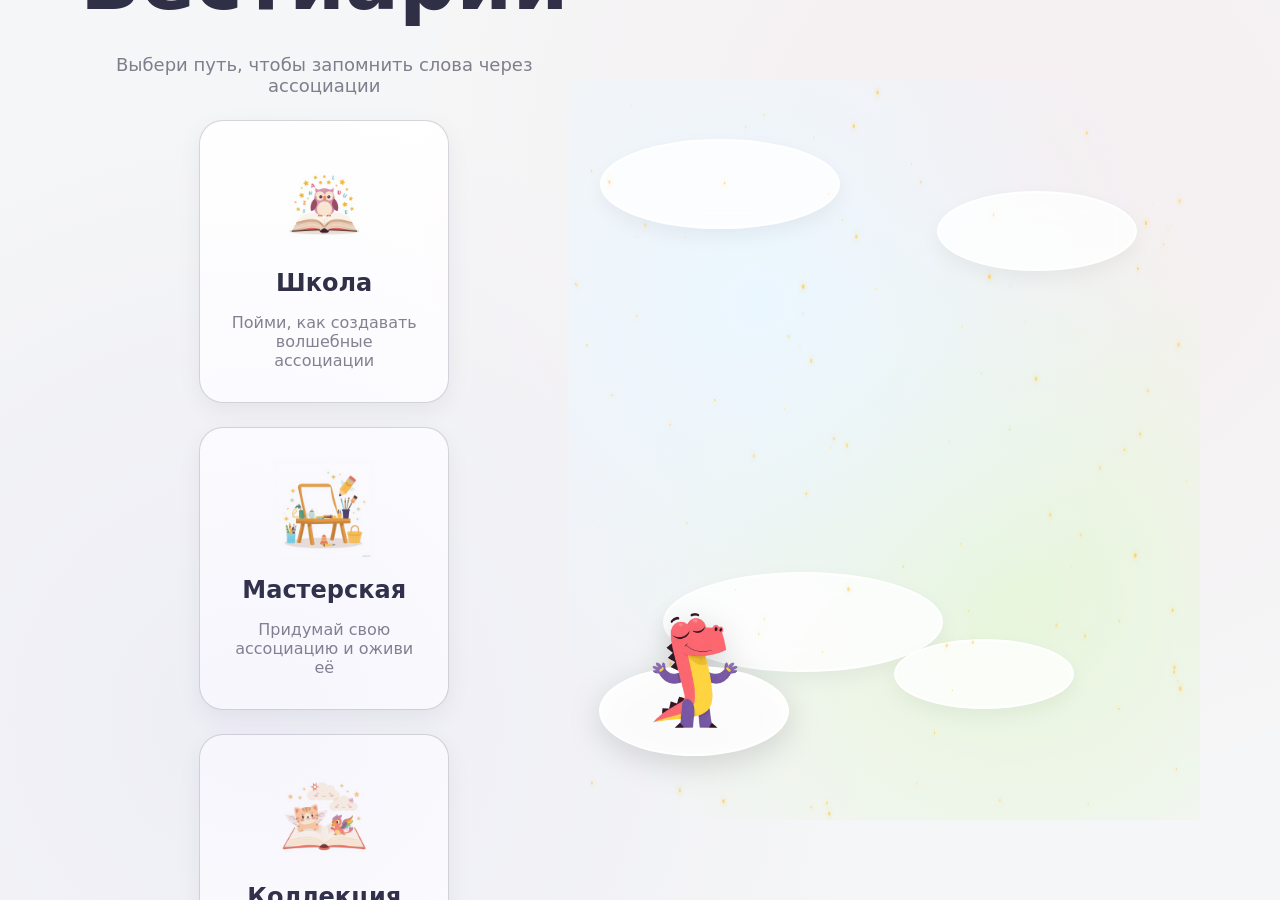
==== index.html @ a51366fd "first commit" ====
<!DOCTYPE html>
<html lang="ru">
<head>
    <meta charset="UTF-8">
    <meta name="viewport" content="width=device-width, initial-scale=1.0, viewport-fit=cover">
    <title>Живой Бестиарий — запоминай и твори</title>
    <link rel="stylesheet" href="css/style.css">
    <link href="https://fonts.googleapis.com/css2?family=Factor+A:wght@400;700&display=swap" rel="stylesheet">
</head>
<body>
<div id="app" class="app-container">

    <!-- Экран Главного меню -->
    <div id="screen-menu" class="screen active">
        <div class="menu-container">
            <h1 class="menu-title">Живой Бестиарий</h1>
            <p class="menu-subtitle">Выбери путь, чтобы запомнить слова через ассоциации</p>
            <div class="menu-cards">
                <button id="btn-go-school" class="menu-card">
                    <img src="./assets/school.jpg" data-asset="iconSchool" alt="Школа" class="menu-card-icon">
                    <span class="menu-card-title">Школа</span>
                    <p class="menu-card-desc">Пойми, как создавать волшебные ассоциации</p>
                </button>
                <button id="btn-go-workshop" class="menu-card">
                    <img src="./assets/master.jpg" data-asset="iconWorkshop" alt="Мастерская" class="menu-card-icon">
                    <span class="menu-card-title">Мастерская</span>
                    <p class="menu-card-desc">Придумай свою ассоциацию и оживи её</p>
                </button>
                <button id="btn-go-collection" class="menu-card">
                    <img src="./assets/collection.jpg" data-asset="iconCollection" alt="Коллекция" class="menu-card-icon">
                    <span class="menu-card-title">Коллекция</span>
                    <p class="menu-card-desc">Посмотри на своих существ</p>
                </button>
            </div>
            <button id="btn-go-parent" class="btn btn-text">Я родитель</button>
        </div>
        <div class="bg-particles" aria-hidden="true"></div>
    </div>

    <!-- Экран Школы (обучение) -->
    <div id="screen-school" class="screen">
        <div class="intro-container">
            <h2 class="intro-heading">Как запоминать слова?</h2>
            <p class="intro-instruction">Посмотри примеры — и попробуй сам!</p>
            <div id="intro-cards" class="intro-cards" role="region" aria-label="Примеры ассоциаций" aria-live="polite"></div>
            <div class="intro-navigation">
                <button id="btn-intro-prev" class="btn btn-secondary" aria-label="Предыдущий пример" disabled>← Назад</button>
                <span id="intro-counter" class="intro-counter">1 / 5</span>
                <button id="btn-intro-next" class="btn btn-primary" aria-label="Следующий пример">Дальше →</button>
            </div>
            <button id="btn-intro-finish" class="btn btn-primary btn-large hidden" aria-label="Завершить обучение">Понятно, хочу попробовать!</button>
            <button id="btn-back-to-menu-from-school" class="btn btn-secondary btn-back-menu">← В меню</button>
        </div>
    </div>

    <!-- Экран Мастерской -->
    <div id="screen-workshop" class="screen">
        <div class="workshop-container">
            <h2 class="workshop-title">Мастерская</h2>
            <p class="workshop-instruction">Заполни поля, нарисуй ассоциацию на бумаге, сфотографируй и загрузи.</p>
            <div class="workshop-form">
                <label class="label" for="input-word">Английское слово</label>
                <input type="text" id="input-word" class="input" placeholder="например, butterfly" required>
                <label class="label" for="input-translation">Перевод</label>
                <input type="text" id="input-translation" class="input" placeholder="бабочка" required>
                <label class="label" for="input-description">Что ты нарисовал(а)? (описание ассоциации)</label>
                <textarea id="input-description" class="input textarea" placeholder="Бабочка с крыльями из масла, сидит на бутерброде" rows="3"></textarea>
                <div class="workshop-upload-area">
                    <input type="file" id="input-upload" accept="image/*" class="hidden" aria-label="Выбрать рисунок">
                    <button id="btn-upload" class="btn btn-primary btn-large btn-icon">
                        <img src="" data-asset="iconUpload" alt="" class="btn-icon-img"> Загрузить рисунок
                    </button>
                    <div id="upload-loader" class="upload-loader hidden" aria-live="assertive">
                        <span class="dot"></span><span class="dot"></span><span class="dot"></span> сохраняем...
                    </div>
                    <p class="workshop-hint">Можно сперва посмотреть примеры в <button id="btn-go-school-from-workshop" class="btn btn-text btn-inline">Школе</button></p>
                </div>
                <button id="btn-save-beast" class="btn btn-primary btn-large" disabled>Сохранить существо</button>
            </div>
            <button id="btn-back-to-menu-from-workshop" class="btn btn-secondary btn-back-menu">← В меню</button>
        </div>
    </div>

    <!-- Экран Коллекции -->
    <div id="screen-collection" class="screen">
        <div class="bestiary-container">
            <div class="bestiary-header">
                <h2 class="bestiary-title">Коллекция</h2>
                <button id="btn-back-to-menu-from-collection" class="btn btn-secondary">← В меню</button>
            </div>
            <div id="bestiary-grid" class="bestiary-grid" role="list" aria-label="Список созданных существ"></div>
            <div id="bestiary-empty" class="bestiary-empty hidden">
                <img src="" data-asset="placeholderBeast" alt="Пустая коллекция" class="placeholder-img">
                <p>Здесь пока пусто. Создай своё первое существо в Мастерской!</p>
            </div>
        </div>
    </div>

    <!-- Экран Родителя -->
    <div id="screen-parent" class="screen">
        <div class="parent-container">
            <h2 class="parent-title">Личный кабинет родителя</h2>
            <p class="parent-instruction">Введите ID ребёнка, чтобы увидеть его существ.</p>
            <div class="parent-search">
                <input type="text" id="input-child-id" class="input" placeholder="Например, 7a3f2d" maxlength="6" aria-label="Введите ID ребёнка">
                <button id="btn-parent-search" class="btn btn-primary" aria-label="Посмотреть существ">Посмотреть</button>
            </div>
            <div id="parent-gallery" class="parent-gallery" role="list" aria-label="Галерея рисунков ребёнка"></div>
            <div id="parent-not-found" class="parent-not-found hidden">
                <img src="" data-asset="mascotSmall" alt="Динозаврик задумался" class="not-found-img">
                <p>Ребёнок с таким ID пока не создал ни одного существа.</p>
            </div>
            <button id="btn-back-to-menu-from-parent" class="btn btn-secondary btn-back-menu">← В меню</button>
        </div>
    </div>

    <!-- Модальное окно -->
    <div id="modal-overlay" class="modal-overlay hidden" aria-hidden="true">
        <div class="modal-card" role="dialog" aria-modal="true" aria-labelledby="modal-word">
            <img id="modal-image" class="modal-image" src="" alt="Рисунок ассоциации">
            <h3 id="modal-word" class="modal-word"></h3>
            <p id="modal-date" class="modal-date"></p>
            <button id="modal-close" class="btn btn-primary" aria-label="Закрыть">Закрыть</button>
        </div>
    </div>
</div>

<script src="js/config.js"></script>
<script src="js/storage.js"></script>
<script src="js/animations.js"></script>
<script src="js/menu-magic.js"></script>
<script src="js/app.js"></script>
<script src="js/child.js"></script>
<script src="js/parent.js"></script>
<script src="js/school-rules.js"></script>
</body>
</html>
---- css/style.css ----
/* ============================================================
   Живой Бестиарий — Главная таблица стилей
   Дизайн-кит: Учи.ру x VK, модульная сетка, полный адаптив
   ============================================================ */

/* ---------- Подключение шрифта (если Factor A недоступен, заменяется на системный) ---------- */
@font-face {
    font-family: 'Factor A';
    src: local('Factor A'), url('../assets/fonts/FactorA-Regular.woff2') format('woff2');
    font-weight: 400;
    font-style: normal;
    font-display: swap;
}
@font-face {
    font-family: 'Factor A';
    src: local('Factor A Bold'), url('../assets/fonts/FactorA-Bold.woff2') format('woff2');
    font-weight: 700;
    font-style: normal;
    font-display: swap;
}

/* ---------- Глобальные переменные ---------- */
:root {
    /* Цвета */
    --primary: #765FDE;
    --primary-hover: #634AD6;
    --primary-active: #5137C7;
    --secondary: #EAE6FF;
    --secondary-hover: rgba(221,215,255,0.9);
    --secondary-active: #CEC6FF;
    --brand: #FF6170; /* только в иллюстрациях */

    --bg-base: #F5F6F7;
    --white: #FFFFFF;
    --text-main: #2F2F45;
    --text-secondary: rgba(47,47,69,0.6);
    --text-inactive: rgba(47,47,69,0.4);
    --border-light: rgba(47,47,69,0.2);
    --inactive-bg: rgba(47,47,69,0.1);

    /* Системные */
    --success: #87D34C;
    --error: #EA3117;

    /* Типографика */
    --font-family: 'Factor A', 'Inter', system-ui, -apple-system, sans-serif;
    --font-weight-normal: 400;
    --font-weight-bold: 700;

    --h1-size: 80px; --h1-height: 96px;
    --h2-size: 32px; --h2-height: 38px;
    --h3-size: 24px; --h3-height: 30px;
    --h4-size: 20px; --h4-height: 24px;
    --body-large: 18px; --body-large-height: 24px;
    --body-size: 16px; --body-height: 24px;
    --body-small: 14px; --body-small-height: 20px;

    /* Скругления */
    --radius-main: 40px;
    --radius-card: 24px;
    --radius-btn: 16px;
    --radius-small: 8px;
    --radius-tiny: 2px;

    /* Отступы (модуль 4px) */
    --spacing-xs: 4px;
    --spacing-s: 8px;
    --spacing-m: 12px;
    --spacing-l: 16px;
    --spacing-xl: 20px;
    --spacing-2xl: 24px;
    --spacing-3xl: 28px;
    --spacing-4xl: 32px;
    --spacing-section: 40px;
    --spacing-container-padding: 64px;
    --spacing-outer: 80px;

    /* Анимации */
    --transition-fast: 0.2s ease;
    --transition-smooth: 0.3s cubic-bezier(0.4, 0.0, 0.2, 1);
    --transition-bounce: 0.4s cubic-bezier(0.68, -0.55, 0.265, 1.55);
}

/* ---------- Сброс и базовые стили ---------- */
*, *::before, *::after {
    box-sizing: border-box;
    margin: 0;
    padding: 0;
}

body {
    font-family: var(--font-family);
    font-weight: var(--font-weight-normal);
    color: var(--text-main);
    background-color: var(--bg-base);
    min-height: 100vh;
    -webkit-font-smoothing: antialiased;
    -moz-osx-font-smoothing: grayscale;
}

/* ---------- Общий контейнер приложения ---------- */
.app-container {
    position: relative;
    width: 100%;
    min-height: 100vh;
    display: flex;
    align-items: center;
    justify-content: center;
    padding: var(--spacing-outer);
    overflow: hidden;
}

/* ---------- Экраны (общие стили переключения) ---------- */
.screen {
    position: absolute;
    top: 0;
    left: 0;
    width: 100%;
    height: 100%;
    display: flex;
    align-items: center;
    justify-content: center;
    opacity: 0;
    visibility: hidden;
    transition: opacity var(--transition-smooth), visibility var(--transition-smooth);
    pointer-events: none;
    padding: var(--spacing-outer);
}

.screen.active {
    opacity: 1;
    visibility: visible;
    pointer-events: auto;
    z-index: 1;
}

/* Анимация плавного появления/исчезновения */
.screen.transitioning {
    opacity: 0;
    transition: opacity 0.2s ease;
}

/* ---------- Кнопки ---------- */
.btn {
    display: inline-flex;
    align-items: center;
    justify-content: center;
    gap: var(--spacing-s);
    border: none;
    border-radius: var(--radius-btn);
    font-family: inherit;
    font-weight: var(--font-weight-bold);
    font-size: var(--body-large);
    line-height: var(--body-large-height);
    cursor: pointer;
    transition: background-color var(--transition-fast), transform var(--transition-fast), box-shadow var(--transition-fast);
    padding: var(--spacing-l) var(--spacing-4xl);
    white-space: nowrap;
    user-select: none;
    position: relative;
    overflow: hidden;
}

.btn:active {
    transform: scale(0.98);
}

/* Primary */
.btn-primary {
    background-color: var(--primary);
    color: white;
    box-shadow: 0 4px 12px rgba(118, 95, 222, 0.3);
}
.btn-primary:hover {
    background-color: var(--primary-hover);
    transform: translateY(-1px);
    box-shadow: 0 6px 16px rgba(118, 95, 222, 0.4);
}
.btn-primary:active {
    background-color: var(--primary-active);
    transform: scale(0.98);
    box-shadow: 0 2px 8px rgba(118, 95, 222, 0.3);
}

/* Secondary */
.btn-secondary {
    background-color: var(--secondary);
    color: var(--text-main);
}
.btn-secondary:hover {
    background-color: var(--secondary-hover);
}
.btn-secondary:active {
    background-color: var(--secondary-active);
}

/* Text-only button (ссылка) */
.btn-text {
    background: transparent;
    color: var(--primary);
    padding: var(--spacing-s) var(--spacing-m);
    font-weight: var(--font-weight-normal);
    font-size: var(--body-size);
    text-decoration: underline;
    text-underline-offset: 2px;
}
.btn-text:hover {
    color: var(--primary-hover);
    background: rgba(118, 95, 222, 0.05);
}

/* Большая кнопка */
.btn-large {
    padding: var(--spacing-l) var(--spacing-4xl);
    font-size: var(--body-large);
    min-height: 56px;
}

/* Кнопка с иконкой */
.btn-icon img {
    width: 24px;
    height: 24px;
}

/* Неактивная кнопка */
.btn:disabled,
.btn.disabled {
    background-color: var(--inactive-bg);
    color: var(--text-inactive);
    cursor: not-allowed;
    box-shadow: none;
    transform: none;
}

/* ---------- Ввод текста (родитель) ---------- */
.input {
    height: 56px;
    padding: 0 var(--spacing-2xl);
    border: 1px solid var(--border-light);
    border-radius: var(--radius-btn);
    font-family: inherit;
    font-size: var(--body-large);
    color: var(--text-main);
    background: var(--white);
    outline: none;
    transition: border-color var(--transition-fast);
}
.input:focus {
    border-color: var(--primary);
    box-shadow: 0 0 0 3px rgba(118, 95, 222, 0.2);
}
.input::placeholder {
    color: var(--text-inactive);
}

/* ---------- Скрытый класс ---------- */
.hidden {
    display: none !important;
}

/* ---------- ЭКРАН 1: ВХОД ---------- */
.entry-card {
    background: var(--white);
    border-radius: var(--radius-main);
    padding: var(--spacing-container-padding);
    width: 100%;
    max-width: 680px;
    display: flex;
    flex-direction: column;
    align-items: center;
    gap: var(--spacing-2xl);
    box-shadow: 0 20px 40px rgba(47,47,69,0.08), 0 0 0 1px rgba(47,47,69,0.05);
    text-align: center;
    animation: fadeInUp 0.5s ease both;
}

.entry-mascot {
    position: relative;
    width: 200px;
    height: 200px;
    margin-bottom: var(--spacing-m);
}
.entry-mascot-img {
    width: 100%;
    height: 100%;
    object-fit: contain;
}

.mascot-speech-bubble {
    position: absolute;
    top: -30px;
    right: -150px;
    background: var(--white);
    border-radius: var(--radius-card);
    padding: var(--spacing-l) var(--spacing-xl);
    box-shadow: 0 8px 24px rgba(47,47,69,0.12);
    font-size: var(--body-small);
    line-height: var(--body-small-height);
    max-width: 220px;
    color: var(--text-secondary);
    opacity: 0;
    animation: floatIn 0.6s ease forwards 0.2s;
}
.mascot-speech-bubble::before {
    content: '';
    position: absolute;
    left: -12px;
    top: 40px;
    width: 0;
    height: 0;
    border-top: 10px solid transparent;
    border-bottom: 10px solid transparent;
    border-right: 12px solid var(--white);
}

.entry-title {
    font-size: var(--h2-size);
    line-height: var(--h2-height);
    font-weight: var(--font-weight-bold);
    color: var(--text-main);
}
.entry-subtitle {
    font-size: var(--body-large);
    line-height: var(--body-large-height);
    color: var(--text-secondary);
    margin-top: -12px;
}
.entry-buttons {
    display: flex;
    gap: var(--spacing-2xl);
    flex-wrap: wrap;
    justify-content: center;
    width: 100%;
}
@media (max-width: 480px) {
    .entry-buttons {
        flex-direction: column;
    }
}

/* Частицы фона */
.bg-particles {
    position: absolute;
    inset: 0;
    pointer-events: none;
    z-index: 0;
    background: radial-gradient(circle at 20% 80%, rgba(118,95,222,0.06) 0%, transparent 50%),
                radial-gradient(circle at 80% 20%, rgba(255,97,112,0.05) 0%, transparent 50%);
}

/* ---------- ЭКРАН 2: ВВОДНЫЙ КУРС (карусель) ---------- */
.intro-container {
    width: 100%;
    max-width: 900px;
    display: flex;
    flex-direction: column;
    align-items: center;
    gap: var(--spacing-2xl);
}
.intro-heading {
    font-size: var(--h2-size);
    font-weight: var(--font-weight-bold);
}
.intro-instruction {
    color: var(--text-secondary);
    font-size: var(--body-large);
}
.intro-cards {
    display: flex;
    overflow: hidden;
    width: 100%;
    max-width: 600px;
    height: 360px;
    position: relative;
    border-radius: var(--radius-card);
    background: var(--white);
    box-shadow: 0 8px 24px rgba(0,0,0,0.06);
}
.intro-card {
    position: absolute;
    width: 100%;
    height: 100%;
    padding: var(--spacing-2xl);
    display: flex;
    flex-direction: column;
    align-items: center;
    justify-content: center;
    transition: transform 0.35s ease, opacity 0.25s ease;
    will-change: transform, opacity;
}
.intro-card img {
    width: 160px;
    height: 160px;
    object-fit: contain;
    margin-bottom: var(--spacing-l);
}
.intro-card .word {
    font-size: var(--h3-size);
    font-weight: var(--font-weight-bold);
}
.intro-card .transcription {
    font-size: var(--body-small);
    color: var(--text-secondary);
}
.intro-card .translation {
    font-size: var(--body-large);
    margin-bottom: var(--spacing-s);
}
.intro-card .description {
    font-size: var(--body-size);
    color: var(--text-secondary);
    text-align: center;
    max-width: 80%;
}
.intro-navigation {
    display: flex;
    align-items: center;
    gap: var(--spacing-2xl);
}
.intro-counter {
    font-size: var(--body-size);
    color: var(--text-secondary);
}

/* ---------- ЭКРАН 3: ГЛАВНЫЙ ЭКРАН РЕБЁНКА ---------- */
.main-layout {
    display: flex;
    width: 100%;
    max-width: 1100px;
    gap: var(--spacing-section);
    align-items: center;
    flex-wrap: wrap;
}
.main-mascot {
    flex: 0 0 300px;
    display: flex;
    flex-direction: column;
    align-items: center;
    position: relative;
}
.main-mascot-img {
    width: 100%;
    max-width: 300px;
    height: auto;
}
.main-mascot .mascot-speech-bubble {
    position: relative;
    top: 0;
    right: 0;
    max-width: 260px;
    margin-top: var(--spacing-l);
    opacity: 1;
    animation: none;
}
.main-card {
    flex: 1;
    background: var(--white);
    border-radius: var(--radius-card);
    padding: var(--spacing-container-padding);
    box-shadow: 0 8px 24px rgba(0,0,0,0.06);
    display: flex;
    flex-direction: column;
    gap: var(--spacing-2xl);
    min-width: 320px;
}
.main-card-title {
    font-size: var(--h3-size);
}
.main-action-area {
    display: flex;
    flex-direction: column;
    align-items: flex-start;
    gap: var(--spacing-l);
}
.upload-loader {
    display: flex;
    align-items: center;
    gap: var(--spacing-xs);
    color: var(--text-secondary);
    font-size: var(--body-size);
}
.upload-loader .dot {
    width: 8px;
    height: 8px;
    background: var(--primary);
    border-radius: 50%;
    animation: bounce 0.6s infinite alternate;
}
.upload-loader .dot:nth-child(2) { animation-delay: 0.2s; }
.upload-loader .dot:nth-child(3) { animation-delay: 0.4s; }

/* ---------- ЭКРАН 4: БЕСТИАРИЙ ---------- */
.bestiary-container {
    width: 100%;
    max-width: 1000px;
}
.bestiary-header {
    display: flex;
    justify-content: space-between;
    align-items: center;
    margin-bottom: var(--spacing-2xl);
}
.bestiary-title {
    font-size: var(--h2-size);
}
.bestiary-grid {
    display: grid;
    grid-template-columns: repeat(auto-fill, minmax(200px, 1fr));
    gap: var(--spacing-2xl);
}
.bestiary-card {
    background: var(--white);
    border-radius: var(--radius-card);
    overflow: hidden;
    box-shadow: 0 4px 12px rgba(0,0,0,0.08);
    transition: transform 0.25s ease, box-shadow 0.25s ease;
    cursor: pointer;
    display: flex;
    flex-direction: column;
}
.bestiary-card:hover {
    transform: translateY(-4px);
    box-shadow: 0 12px 24px rgba(0,0,0,0.12);
}
.bestiary-card:active {
    transform: scale(0.98);
}
.bestiary-card .card-image {
    width: 100%;
    aspect-ratio: 1 / 1;
    object-fit: cover;
    border-bottom: 1px solid var(--border-light);
}
.bestiary-card .card-info {
    padding: var(--spacing-l);
}
.bestiary-card .card-word {
    font-weight: var(--font-weight-bold);
    font-size: var(--body-large);
}
.bestiary-card .card-date {
    font-size: var(--body-small);
    color: var(--text-secondary);
}

/* Анимация появления новой карточки */
.beast-enter {
    animation: beastPopIn var(--transition-bounce);
}

/* Пустой бестиарий */
.bestiary-empty {
    text-align: center;
    padding: var(--spacing-4xl);
    color: var(--text-secondary);
}

/* ---------- ЭКРАН 5: РОДИТЕЛЬ ---------- */
.parent-container {
    width: 100%;
    max-width: 700px;
    background: var(--white);
    border-radius: var(--radius-main);
    padding: var(--spacing-container-padding);
    display: flex;
    flex-direction: column;
    gap: var(--spacing-2xl);
    box-shadow: 0 20px 40px rgba(0,0,0,0.08);
}
.parent-title {
    font-size: var(--h3-size);
}
.parent-instruction {
    color: var(--text-secondary);
}
.parent-search {
    display: flex;
    gap: var(--spacing-l);
}
.parent-gallery {
    display: grid;
    grid-template-columns: repeat(auto-fill, minmax(160px, 1fr));
    gap: var(--spacing-l);
}
.parent-not-found {
    text-align: center;
    color: var(--text-secondary);
}

/* ---------- МОДАЛЬНОЕ ОКНО ---------- */
.modal-overlay {
    position: fixed;
    inset: 0;
    background: rgba(47,47,69,0.5);
    backdrop-filter: blur(4px);
    display: flex;
    align-items: center;
    justify-content: center;
    z-index: 100;
    opacity: 0;
    visibility: hidden;
    transition: opacity 0.25s ease, visibility 0.25s ease;
}
.modal-overlay.visible {
    opacity: 1;
    visibility: visible;
}
.modal-card {
    background: var(--white);
    border-radius: var(--radius-card);
    padding: var(--spacing-4xl);
    max-width: 500px;
    width: 90%;
    text-align: center;
    transform: scale(0.9);
    transition: transform 0.25s ease;
}
.modal-overlay.visible .modal-card {
    transform: scale(1);
}
.modal-image {
    width: 100%;
    max-height: 300px;
    object-fit: contain;
    border-radius: var(--radius-small);
    margin-bottom: var(--spacing-l);
}
.modal-word {
    font-size: var(--h3-size);
    margin-bottom: var(--spacing-s);
}
.modal-date {
    color: var(--text-secondary);
    margin-bottom: var(--spacing-xl);
}

/* ---------- АНИМАЦИИ (keyframes) ---------- */
@keyframes fadeInUp {
    from { opacity: 0; transform: translateY(20px); }
    to { opacity: 1; transform: translateY(0); }
}
@keyframes floatIn {
    from { opacity: 0; transform: translateY(10px); }
    to { opacity: 1; transform: translateY(0); }
}
@keyframes bounce {
    to { transform: translateY(-6px); }
}
@keyframes beastPopIn {
    0% { opacity: 0; transform: scaleY(0) scaleX(0.8); }
    60% { transform: scaleY(1.05) scaleX(0.95); }
    100% { opacity: 1; transform: scaleY(1) scaleX(1); }
}

/* ---------- АДАПТИВ (брейкпоинты) ---------- */
@media (max-width: 1024px) {
    :root {
        --spacing-outer: 40px;
        --spacing-container-padding: 40px;
    }
    .main-layout {
        flex-direction: column;
        align-items: center;
    }
    .main-mascot {
        flex-basis: auto;
    }
}
@media (max-width: 768px) {
    :root {
        --spacing-outer: 24px;
        --spacing-container-padding: 24px;
        --h2-size: 28px; --h2-height: 34px;
        --body-large: 16px; --body-large-height: 22px;
    }
    .entry-card {
        padding: var(--spacing-2xl);
    }
    .mascot-speech-bubble {
        right: -80px;
        max-width: 180px;
    }
    .main-layout {
        gap: var(--spacing-2xl);
    }
}
@media (max-width: 480px) {
    .entry-buttons {
        flex-direction: column;
        width: 100%;
    }
    .parent-search {
        flex-direction: column;
    }
}


/* ---------- МЕНЮ ---------- */
.menu-container {
    max-width: 900px;
    text-align: center;
    display: flex;
    flex-direction: column;
    align-items: center;
    gap: var(--spacing-2xl);
}
.menu-title {
    font-size: var(--h1-size);
    font-weight: var(--font-weight-bold);
    line-height: var(--h1-height);
}
.menu-subtitle {
    font-size: var(--body-large);
    color: var(--text-secondary);
}
.menu-cards {
    display: flex;
    gap: var(--spacing-2xl);
    flex-wrap: wrap;
    justify-content: center;
}
.menu-card {
    background: var(--white);
    border-radius: var(--radius-card);
    padding: var(--spacing-4xl) var(--spacing-2xl);
    box-shadow: 0 8px 24px rgba(0,0,0,0.06);
    border: 1px solid var(--border-light);
    cursor: pointer;
    transition: transform var(--transition-fast), box-shadow var(--transition-fast);
    display: flex;
    flex-direction: column;
    align-items: center;
    gap: var(--spacing-l);
    width: 250px;
    text-align: center;
    font-family: inherit;
    color: var(--text-main);
}
.menu-card:hover {
    transform: translateY(-4px);
    box-shadow: 0 12px 32px rgba(0,0,0,0.1);
}
.menu-card-icon {
    width: 100px;
    height: 100px;
    object-fit: contain;
}
.menu-card-title {
    font-size: var(--h3-size);
    font-weight: var(--font-weight-bold);
}
.menu-card-desc {
    font-size: var(--body-size);
    color: var(--text-secondary);
}

/* ---------- МАСТЕРСКАЯ ---------- */
.workshop-container {
    max-width: 700px;
    width: 100%;
    background: var(--white);
    border-radius: var(--radius-main);
    padding: var(--spacing-container-padding);
    box-shadow: 0 20px 40px rgba(0,0,0,0.08);
}
.workshop-title {
    font-size: var(--h2-size);
    margin-bottom: var(--spacing-s);
}
.workshop-instruction {
    color: var(--text-secondary);
    margin-bottom: var(--spacing-2xl);
}
.workshop-form {
    display: flex;
    flex-direction: column;
    gap: var(--spacing-l);
}
.label {
    font-weight: var(--font-weight-bold);
    margin-bottom: -8px;
}
.textarea {
    resize: vertical;
    min-height: 80px;
    padding: var(--spacing-l);
}
.workshop-upload-area {
    display: flex;
    flex-direction: column;
    gap: var(--spacing-s);
}
.workshop-hint {
    font-size: var(--body-small);
    color: var(--text-secondary);
}
.btn-inline {
    display: inline;
    padding: 0;
    font-size: inherit;
}

/* кнопка "назад в меню" маленькая */
.btn-back-menu {
    margin-top: var(--spacing-2xl);
    align-self: flex-start;
}

/* Описание в карточке коллекции */
.card-desc {
    font-size: var(--body-small);
    color: var(--text-secondary);
    margin-top: 4px;
}



































/* Разрешаем скролл экранам, если контент не помещается */
.screen {
    overflow-y: auto;
}

/* Для внутренних контейнеров с гридами, чтобы скроллились при переполнении */
.bestiary-container,
.parent-container,
.workshop-container {
    max-height: 90vh;   /* ограничиваем высоту и включаем скролл */
    overflow-y: auto;
}

/* Карусель остаётся без скролла (управляется свайпами/кнопками) */
.intro-cards {
    overflow: hidden;
}
/* ========== ПАРЯЩИЕ ИКОНКИ МЕНЮ ========== */
.menu-card-icon {
    animation: float 3s ease-in-out infinite;
}
@keyframes float {
    0%, 100% { transform: translateY(0); }
    50% { transform: translateY(-8px); }
}

/* Задержка для каждой карточки, чтобы парили вразнобой */
.menu-card:nth-child(1) .menu-card-icon { animation-delay: 0s; }
.menu-card:nth-child(2) .menu-card-icon { animation-delay: 0.3s; }
.menu-card:nth-child(3) .menu-card-icon { animation-delay: 0.6s; }

/* Пульсация главной кнопки «Сохранить» */
#btn-save-beast:not(:disabled) {
    animation: pulse 2s infinite;
}
@keyframes pulse {
    0% { box-shadow: 0 0 0 0 rgba(118, 95, 222, 0.5); }
    70% { box-shadow: 0 0 0 15px rgba(118, 95, 222, 0); }
    100% { box-shadow: 0 0 0 0 rgba(118, 95, 222, 0); }
}

/* ========== МАСКОТ-ПОМОЩНИК В УГЛУ ========== */
.mascot-helper {
    position: fixed;
    bottom: 20px;
    right: 20px;
    width: 80px;
    height: 80px;
    z-index: 50;
    cursor: pointer;
    animation: bounceIn 0.5s ease;
    transition: transform 0.3s;
}
.mascot-helper:hover {
    transform: scale(1.1);
}
.mascot-helper img {
    width: 100%;
    height: 100%;
    object-fit: contain;
}
.mascot-helper .tooltip {
    position: absolute;
    bottom: 100%;
    right: 0;
    background: white;
    border-radius: 16px;
    padding: 8px 16px;
    box-shadow: 0 8px 20px rgba(0,0,0,0.15);
    font-size: 14px;
    color: var(--text-main);
    white-space: nowrap;
    opacity: 0;
    pointer-events: none;
    transition: opacity 0.3s;
}
.mascot-helper:hover .tooltip {
    opacity: 1;
}
@keyframes bounceIn {
    0% { transform: scale(0); }
    60% { transform: scale(1.15); }
    100% { transform: scale(1); }
}

/* ========== КОНФЕТТИ (ЗВЁЗДОЧКИ) ========== */
.confetti-container {
    position: fixed;
    top: 0;
    left: 0;
    width: 100%;
    height: 100%;
    pointer-events: none;
    z-index: 200;
}
.confetti-piece {
    position: absolute;
    width: 24px;
    height: 24px;
    background-image: url('../assets/icon_star.svg');  /* или иконка звезды */
    background-size: contain;
    animation: confettiFall 1s ease-out forwards;
}
@keyframes confettiFall {
    0% { transform: translateY(0) rotate(0deg); opacity: 1; }
    100% { transform: translateY(100vh) rotate(720deg); opacity: 0; }
}

/* ========== ЭФФЕКТ ПЕРЕЛИСТЫВАНИЯ КАРТОЧЕК (ШКОЛА) ========== */
.intro-card {
    transition: transform 0.4s cubic-bezier(0.2, 0.9, 0.3, 1), opacity 0.3s;
}

/* ========== МОДАЛЬНОЕ ОКНО С ВОЛШЕБНЫМ ПОЯВЛЕНИЕМ ========== */
.modal-overlay.visible {
    backdrop-filter: blur(8px);
}
.modal-card {
    animation: modalPop 0.3s cubic-bezier(0.68, -0.55, 0.265, 1.55);
}
@keyframes modalPop {
    0% { transform: scale(0.5); opacity: 0; }
    100% { transform: scale(1); opacity: 1; }
}

/* ========== ПЛАВНАЯ СМЕНА ЭКРАНОВ (уже было, но можно усилить) ========== */
.screen.active {
    animation: screenFadeIn 0.35s ease both;
}
@keyframes screenFadeIn {
    from { opacity: 0; transform: translateY(12px); }
    to { opacity: 1; transform: translateY(0); }
}




/* ========== СТИЛИ ДЛЯ ШКОЛЫ (ПРАВИЛА) ========== */
.school-container {
    width: 100%;
    height: 100%;
    position: relative;
}
.rules-container {
    width: 100%;
    height: 100%;
    position: relative;
    display: flex;
    align-items: center;
    justify-content: center;
}
/* акварельные пятна */
.bg-decor {
    position: absolute; top:0; left:0; width:100%; height:100%;
    pointer-events: none; z-index:0;
}
.bg-blob {
    position: absolute; border-radius: 50%; filter: blur(60px); opacity: 0.25;
}
.blob1 { width: 350px; height: 350px; background: #EBF7FF; top: -80px; right: -80px; }
.blob2 { width: 300px; height: 300px; background: #E7F6DB; bottom: -100px; left: -100px; }
.blob3 { width: 200px; height: 200px; background: #F3E8FF; top: 40%; left: 60%; }

/* частицы */
.particles-layer {
    position: absolute; top:0; left:0; width:100%; height:100%;
    pointer-events: none; z-index:1;
}
.particle {
    position: absolute; opacity: 0.7; font-size: 20px;
    animation: floatUp linear infinite;
    filter: drop-shadow(0 0 4px rgba(255,255,255,0.8));
}
@keyframes floatUp {
    0% { transform: translateY(105vh) rotate(0deg); opacity: 0.6; }
    100% { transform: translateY(-10vh) rotate(360deg); opacity: 0; }
}

/* карточка-свиток */
.scroll-card {
    position: relative;
    width: 100%; max-width: 650px;
    background: var(--white);
    border-radius: var(--radius-card);
    border: 1px solid var(--black20);
    box-shadow: var(--shadow-md);
    padding: 40px 32px;
    z-index: 2;
    display: flex; flex-direction: column; align-items: center; gap: 24px;
    transition: opacity 0.5s, transform 0.5s;
    opacity: 1; transform: translateY(0);
    overflow: hidden;
    margin: auto;
}
.rule-title {
    font-size: 32px; font-weight: 800;
    color: var(--black100);
    letter-spacing: 0.02em;
    white-space: normal; word-break: break-word;
    text-align: center;
    border-right: 3px solid var(--primary);
    animation: blinkCursor 0.8s infinite;
    min-height: 38px;
}
@keyframes blinkCursor {
    0%,100% { border-color: var(--primary); }
    50% { border-color: transparent; }
}
.rule-desc {
    font-size: 18px; color: var(--black60);
    text-align: center; max-width: 90%;
    line-height: 1.5;
}

/* интерактивная сцена */
.interactive-scene {
    width: 100%;
    background: #FAFAFC;
    border: 2px dashed var(--black20);
    border-radius: var(--radius-card);
    display: flex; align-items: center; justify-content: center;
    flex-wrap: wrap; padding: 20px;
    gap: 16px;
    position: relative;
    transition: background 0.3s, border-color 0.3s;
}
.interactive-scene.complete {
    background: #E7F6DB;
    border-color: var(--success);
}
.scene-object {
    width: 100px; height: 100px;
    background: var(--white);
    border: 2px solid var(--black20);
    border-radius: 20px;
    display: flex; align-items: center; justify-content: center;
    font-size: 48px;
    cursor: pointer;
    transition: transform 0.3s, box-shadow 0.3s, border-color 0.3s;
    box-shadow: var(--shadow-sm);
    user-select: none;
    position: relative;
}
.scene-object:hover {
    transform: scale(1.05);
    border-color: var(--primary);
    box-shadow: 0 8px 20px rgba(118,95,222,0.2);
}
.scene-object.enlarged {
    transform: scale(1.5);
    border-color: var(--primary);
    box-shadow: 0 12px 30px rgba(118,95,222,0.3);
}
.scene-object.move-anim {
    animation: objectMove 0.6s ease-in-out;
}
@keyframes objectMove {
    0% { transform: translateX(0); }
    30% { transform: translateX(30px); }
    60% { transform: translateX(-20px); }
    100% { transform: translateX(0); }
}
.scene-object.replaced {
    animation: swap 0.5s;
}
@keyframes swap {
    0% { transform: scale(1); opacity: 1; }
    40% { transform: scale(0.8); opacity: 0; }
    60% { transform: scale(0.8); opacity: 0; }
    100% { transform: scale(1); opacity: 1; }
}
.scene-hint {
    position: absolute; bottom: -8px;
    font-size: 14px; font-weight: 700;
    background: var(--primary); color: white;
    padding: 4px 14px; border-radius: 20px;
    opacity: 0; transition: opacity 0.3s;
    pointer-events: none;
}
.interactive-scene:hover .scene-hint {
    opacity: 1;
}

/* кнопка "Понятно" */
.btn-understand {
    background: var(--inactive-bg);
    color: var(--text-inactive);
    border: none;
    padding: 14px 36px;
    font-size: 20px; font-weight: 700;
    border-radius: var(--radius-btn);
    cursor: pointer;
    transition: all 0.3s;
    display: flex; align-items: center; gap: 10px;
}
.btn-understand.active {
    background: var(--primary);
    color: white;
    box-shadow: 0 8px 20px rgba(118,95,222,0.3);
    animation: pulseActive 1.5s infinite;
}
@keyframes pulseActive {
    0%,100% { box-shadow: 0 0 0 0 rgba(118,95,222,0.4); }
    50% { box-shadow: 0 0 0 12px rgba(118,95,222,0); }
}

/* тест */
.quiz-container {
    display: flex; flex-direction: column; align-items: center; gap: 24px;
    width: 100%;
}
.quiz-question {
    font-size: 22px; font-weight: 700;
    color: var(--black100); text-align: center;
}
.options {
    display: flex; gap: 20px; flex-wrap: wrap; justify-content: center;
}
.option-card {
    width: 200px;
    background: var(--white);
    border: 2px solid var(--black20);
    border-radius: var(--radius-card);
    padding: 24px 16px;
    text-align: center;
    cursor: pointer;
    transition: all 0.25s;
    font-weight: 700;
    box-shadow: var(--shadow-sm);
    display: flex; flex-direction: column; align-items: center; gap: 12px;
}
.option-card:hover {
    transform: translateY(-4px);
    border-color: var(--primary);
    box-shadow: 0 8px 20px rgba(118,95,222,0.25);
}
.option-card.correct {
    border-color: var(--success);
    background: #E7F6DB;
}
.option-card.wrong {
    border-color: var(--error);
    background: #FFEEEE;
}
.option-emoji { font-size: 40px; }
.quiz-progress {
    display: flex; gap: 12px;
}
.dot {
    width: 14px; height: 14px; border-radius: 50%;
    background: var(--black20); border: 2px solid var(--white);
}
.dot.filled { background: var(--primary); }

/* фейерверк */
.fireworks-canvas {
    position: absolute; top:0; left:0; width:100%; height:100%;
    pointer-events: none; z-index: 50;
}

/* маскот (как в исходных файлах) */
.mascot {
    position: absolute; bottom: 20px; right: 24px;
    width: 90px; height: 90px; z-index: 20;
    cursor: pointer; transition: transform 0.3s;
    filter: drop-shadow(0 6px 12px rgba(0,0,0,0.1));
}
.mascot:hover { transform: scale(1.1); }
.mascot-bubble {
    position: absolute; bottom: 110%; right: 0;
    background: white; padding: 8px 16px;
    border-radius: 20px 20px 4px 20px;
    font-size: 14px; font-weight: 700;
    color: var(--black100);
    box-shadow: var(--shadow-sm);
    border: 1px solid var(--black20);
    white-space: nowrap;
    opacity: 0; transition: opacity 0.3s;
    pointer-events: none;
}
.mascot:hover .mascot-bubble { opacity: 1; }






























/* ========== АТМОСФЕРА ГЛАВНОГО МЕНЮ (menu-magic) ========== */
#screen-menu {
    background: var(--bg-base);
}
.main-menu {
    position: relative;
    width: 100%; height: 100%;
    max-width: 1200px; margin: 0 auto;
    overflow: hidden;
    display: flex; flex-direction: column;
    align-items: center; justify-content: center;
}
#menu-bg-layer {
    position: absolute;
    top:0; left:0; width:100%; height:100%;
    background: radial-gradient(circle at 30% 30%, #EBF7FF 0%, transparent 60%),
                radial-gradient(circle at 70% 70%, #E7F6DB 0%, transparent 60%);
    z-index: 0;
}
.menu-clouds {
    position: absolute; top:0; left:0; width:100%; height:100%;
    z-index: 1; pointer-events:none;
}
.menu-cloud {
    position: absolute; background: rgba(255,255,255,0.8);
    backdrop-filter: blur(12px); border-radius: 50%;
    border: 2px solid rgba(255,255,255,0.9);
    box-shadow: 0 8px 20px rgba(0,0,0,0.05);
}
#menu-cloud1 { width:240px; height:90px; top:8%; left:5%; animation: drift 22s infinite alternate; }
#menu-cloud2 { width:200px; height:80px; top:15%; right:10%; animation: drift 18s -4s infinite alternate; }
#menu-cloud3 { width:280px; height:100px; bottom:20%; left:15%; animation: drift 26s -8s infinite alternate; }
#menu-cloud4 { width:180px; height:70px; bottom:15%; right:20%; animation: drift 20s -12s infinite alternate; }
@keyframes drift {
    0% { transform: translate(0,0) scale(1); }
    100% { transform: translate(15px, -10px) scale(1.03); }
}
#menuStarCanvas {
    position: absolute; top:0; left:0; width:100%; height:100%;
    z-index: 2; pointer-events:none;
}
#menu-particles-layer {
    position: absolute; top:0; left:0; width:100%; height:100%;
    pointer-events:none; z-index:3;
}
.menu-particle {
    position: absolute; opacity:0.8; font-size:22px;
    animation: fall linear infinite;
    filter: drop-shadow(0 0 5px rgba(255,255,255,0.9));
}
@keyframes fall {
    0% { transform: translateY(-5vh) rotate(0deg); opacity:0.9; }
    90% { opacity:0.6; }
    100% { transform: translateY(105vh) rotate(360deg); opacity:0; }
}
#menu-mascot-container {
    position: absolute; left: 8%; bottom: 10%;
    width:150px; height:150px; z-index:15;
    cursor:pointer; filter: drop-shadow(0 8px 16px rgba(0,0,0,0.15));
    transition: transform 0.3s;
}
#menu-mascot-container:hover { transform: scale(1.05); }
#menu-mascot-img {
    width:100%; height:100%; object-fit:contain;
}
#menu-mascot-cloud {
    position: absolute; bottom:-10px; left:-20px;
    width:190px; height:90px; background:rgba(255,255,255,0.9);
    border-radius:50%; border:2px solid white; z-index:-1;
}
#menu-speech-bubble {
    position: absolute; bottom:110%; left:50%; transform:translateX(-50%);
    background:white; padding:10px 20px;
    border-radius:24px 24px 24px 6px;
    font-size:16px; font-weight:800; color:var(--text-main);
    border:1px solid var(--border-light);
    box-shadow:0 6px 12px rgba(0,0,0,0.1);
    white-space:nowrap; opacity:0; transition:0.3s; pointer-events:none;
}
#menu-speech-bubble.show { opacity:1; }
@media (max-width:768px) {
    #menu-mascot-container { width:120px; height:120px; left:2%; bottom:6%; }
}
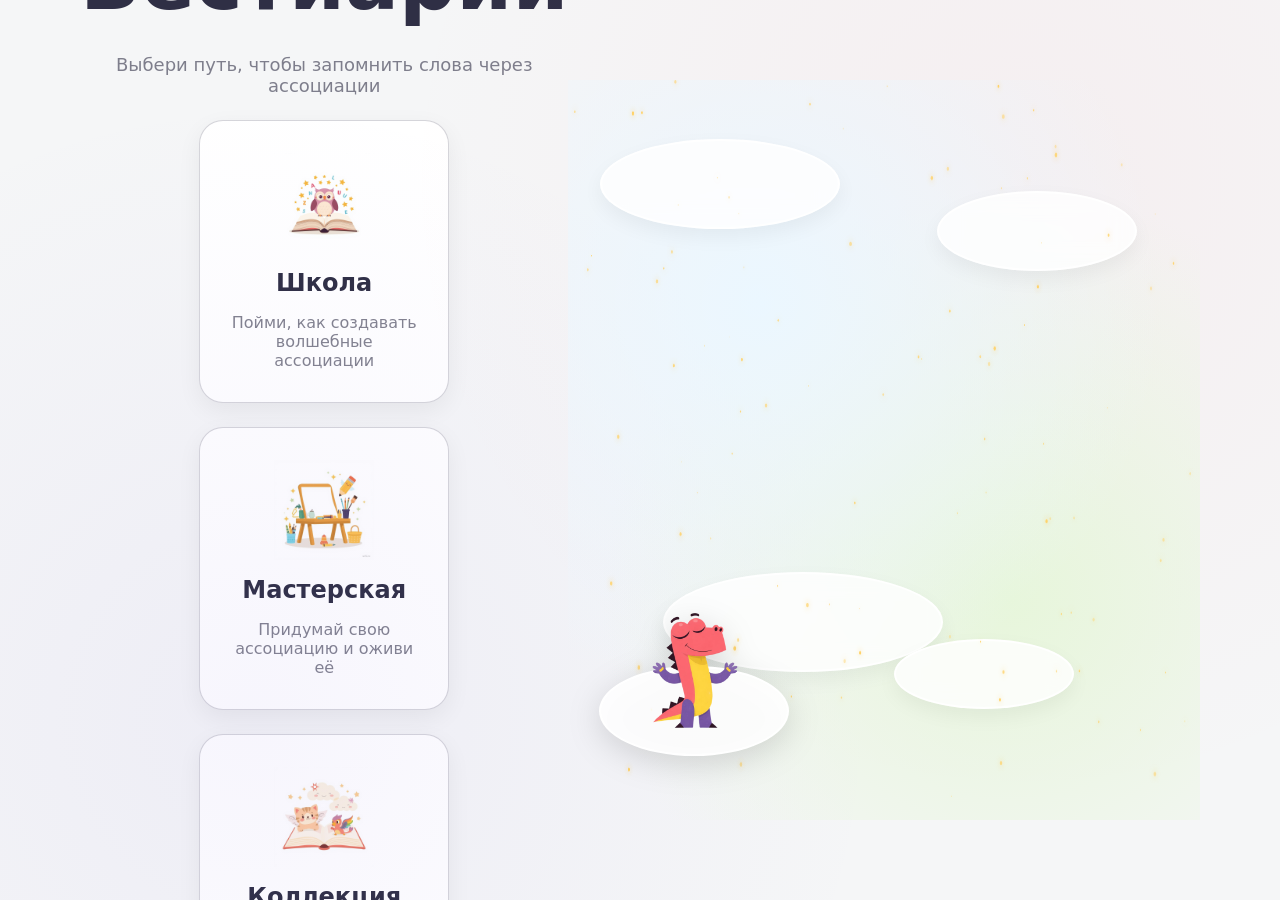
==== commit 3058039c: "Fix screen flow, asset paths, and animation/listener stability" ====
--- a/index.html
+++ b/index.html
@@ -39,7 +39,9 @@
 
     <!-- Экран Школы (обучение) -->
     <div id="screen-school" class="screen">
-        <div class="intro-container">
+        <div class="school-container">
+            <div id="rules-container" class="rules-container"></div>
+            <div id="examples-container" class="intro-container" style="display:none;">
             <h2 class="intro-heading">Как запоминать слова?</h2>
             <p class="intro-instruction">Посмотри примеры — и попробуй сам!</p>
             <div id="intro-cards" class="intro-cards" role="region" aria-label="Примеры ассоциаций" aria-live="polite"></div>
@@ -50,6 +52,7 @@
             </div>
             <button id="btn-intro-finish" class="btn btn-primary btn-large hidden" aria-label="Завершить обучение">Понятно, хочу попробовать!</button>
             <button id="btn-back-to-menu-from-school" class="btn btn-secondary btn-back-menu">← В меню</button>
+            </div>
         </div>
     </div>
 
